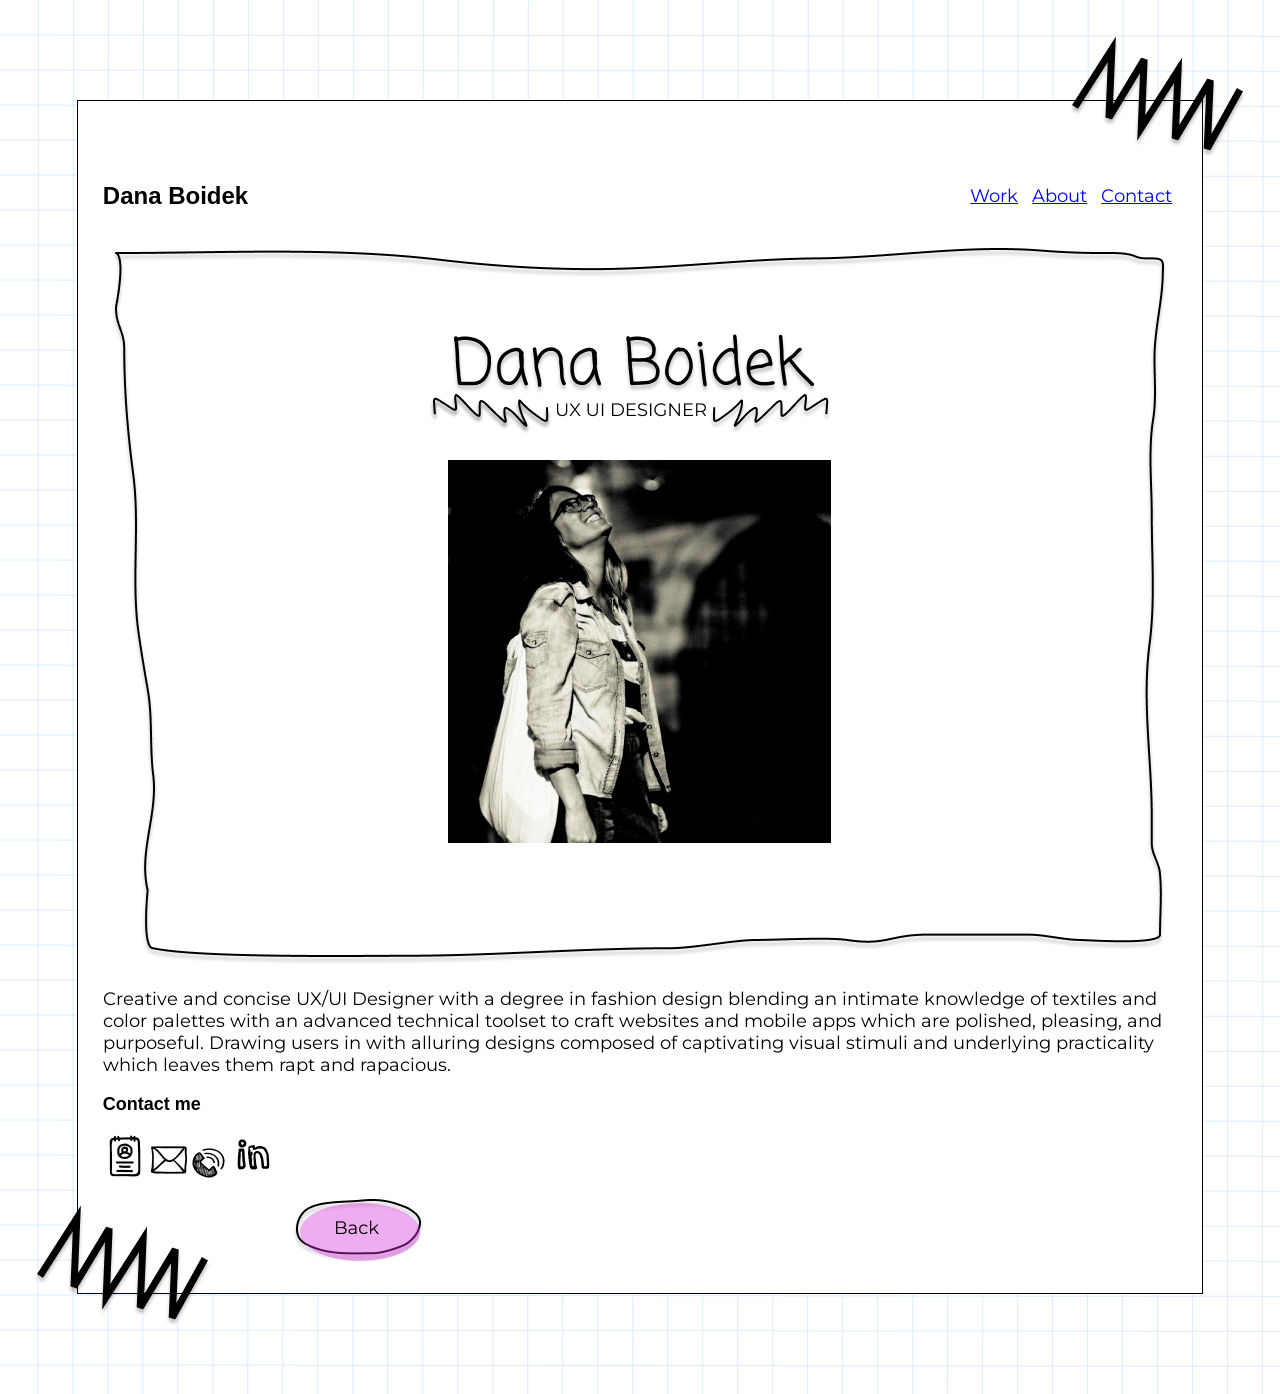
==== about.html @ 3f49ed89 "updates" ====
<!DOCTYPE html>
<html lang="en">

<head>
  <meta charset="UTF-8">
  <meta name="viewport" content="width=device-width, initial-scale=1.0">
  <link href="style.css" type="text/css" rel="stylesheet">
  <title>Dana Boidek</title>
  <style>
.item1 {grid-area:header;}
.item2 {grid-area:insidediv;}
.item3 {grid-area: paragraph;}
.item4 {grid-area: contact-links;}
.item5 {grid-area: backbutton;}

.grid-container {
  display: grid;
  grid-template-area:
  'header header header header header header'
  'insidediv insidediv insidediv insidediv insidediv insidediv'
  'paragraph paragraph paragraph paragraph paragraph paragraph'
  'contact-links contact-links contact-links backbutton backbutton'
 ;
  grid-gap: 10px;
  padding: 10px; 

}
  </style>
</head>

<body>

  <div class="outsidediv" class="grid-container" id="backtotop">

  <div class="display-block">
    <img src="images/Vector_98.png" class="float-right">
  </div>

  <main>
    <header class="item1">
      <nav>
        <a href="index.html" id="logo"><h1>Dana Boidek</h1></a>
         <ul>
           <li><a href="#">Work</a></li>
           <li><a href="#">About</a></li>
           <li><a href="#">Contact</a></li>
         </ul>
       </nav>
   </header>

   <div class="insidediv" class="item2">
    <a href="#">
      <img src="images/option2_aboutme.png">
    </a>
  </div>
<p class="item3" >
Creative and concise UX/UI Designer with a degree in fashion design blending an intimate
knowledge of textiles and color palettes with an advanced technical toolset to craft websites and
mobile apps which are polished, pleasing, and purposeful. Drawing users in with alluring
designs composed of captivating visual stimuli and underlying practicality which leaves them rapt and rapacious.

</p>
<div class="contact-links" class="item4">
<h6>Contact me</h6>
<ul>
<li>
        <a href="#"><img src="images/resume.png"></a>
      </li>
      <li>
        <a href="#">
          <img src="images/mail.png">
        </a>
      </li>
      <li>
        <a href="#">
          <img src="images/phone.png">
        </a>
      </li>
      <li>
        <a href="#">
          <img src="images/linkdin.png">
        </a>
      </li>
</ul>
</div>
<img src="images/Vector_98.png"  class="float-left">

<a href="#" class="item5">
    <img src="images/back.png">
  </a>
  </main>
  </div>
---- style.css ----
/*********** Import Fonts ***********/

@import url('https://fonts.googleapis.com/css2?family=Coming+Soon&family=Montserrat&display=swap');

/*********** Background Image ***********/

body {
  background-image: url("images/Group_262.png");
}

/*********** Background Container ***********/

.outsidediv {
  background-color: white ;
  border: solid 1px  black ;
  width: 85%;
  margin: 100px auto ;
  padding: 25px;
}

/*********** Hero Section ***********/

.center {
  margin: 0 auto; 
}
.insidediv {
  text-align: center;
}
/*********** Fonts ***********/

h1 {
  font-family: 'Coming Soon', sans-serif;
  font-size: 24px;
}

h6 {
  font-family: 'Coming Soon', sans-serif;
  font-size: 18px ;
  margin: 0;
}

p {
  font-family: 'Montserrat', sans-serif;
  font-size: 18px;
}

/*********** Header ***********/

header ul {
  float: right;
  color: black;
  margin: 0;
}

header li {
  display: inline-block;
  padding: 0px 5px;
  margin: 0;
  font-family: 'Montserrat', sans-serif;
  font-size: 18px;
}

header {
  display: inline;
  margin: 0;
  padding: 5px;
}

nav {
  display: flex;
  justify-content: space-between;
  align-items: center;
}

/*********** Link Styles ***********/

a {
  font-family: 'Montserrat', sans-serif;
  font-size: 18px;
  text-decoration: underline;
  color: blue;
}

a#logo {
  color: #000;
  text-decoration: none;
}

/*********** Footer ***********/

div.contact-links ul {
  list-style-type: none;
  padding: 0;
}

div.contact-links ul li {
  display: inline;
}

div.contact-links ul li a {
  text-decoration: none;
}
.contact-links {
  display: inline;
}

footer div.flex-container {
  display: flex;
  justify-content: space-between;
  align-items: center;
}

/*********** Home Page Case Studies ***********/

div.flex-container {
  display: flex;
  justify-content: space-around;
  align-items: center;
}

.item-left img,
.item-right img {
  max-width: 40vw;
}

div.item-left,
div.item-right {
  padding: 15px 15px;
}

/*********** Decorative Element - Zig Zag ***********/

div.display-block {
  display: inline-block;
  width: 100%;
  height: 10px;
}

.float-right {
  float: right;
  position: relative;
  margin-top: -100px;
  left: 75px;
}

.float-left {
  float: left;
  position: relative;
  right: 75px;
}

/*********** Import Fonts ***********/

@import url('https://fonts.googleapis.com/css2?family=Coming+Soon&family=Montserrat&display=swap');

/*********** Background Image ***********/

body {
  background-image: url("images/Group_262.png");
}

/*********** Background Container ***********/

.outsidediv {
  background-color: white ;
  border: solid 1px  black ;
  width: 85%;
  margin: 100px auto ;
  padding: 25px;
}
/*********** Fonts ***********/

h1 {
  font-family: 'Coming Soon', sans-serif;
  font-size: 24px;
}

h6 {
  font-family: 'Coming Soon', sans-serif;
  font-size: 18px ;
  margin: 0;
}

p {
  font-family: 'Montserrat', sans-serif;
  font-size: 18px;
}
/*********** Header ***********/

header ul {
  float: right;
  color: black;
  margin: 0;
}

header li {
  display: inline-block;
  padding: 0px 5px;
  margin: 0;
  font-family: 'Montserrat', sans-serif;
  font-size: 18px;
}

header {
  display: inline;
  margin: 0;
  padding: 5px;
}

nav {
  display: flex;
  justify-content: space-between;
  align-items: center;
}
/*********** Link Styles ***********/

a {
  font-family: 'Montserrat', sans-serif;
  font-size: 18px;
  text-decoration: underline;
  color: blue;
}

a#logo {
  color: #000;
  text-decoration: none;
}
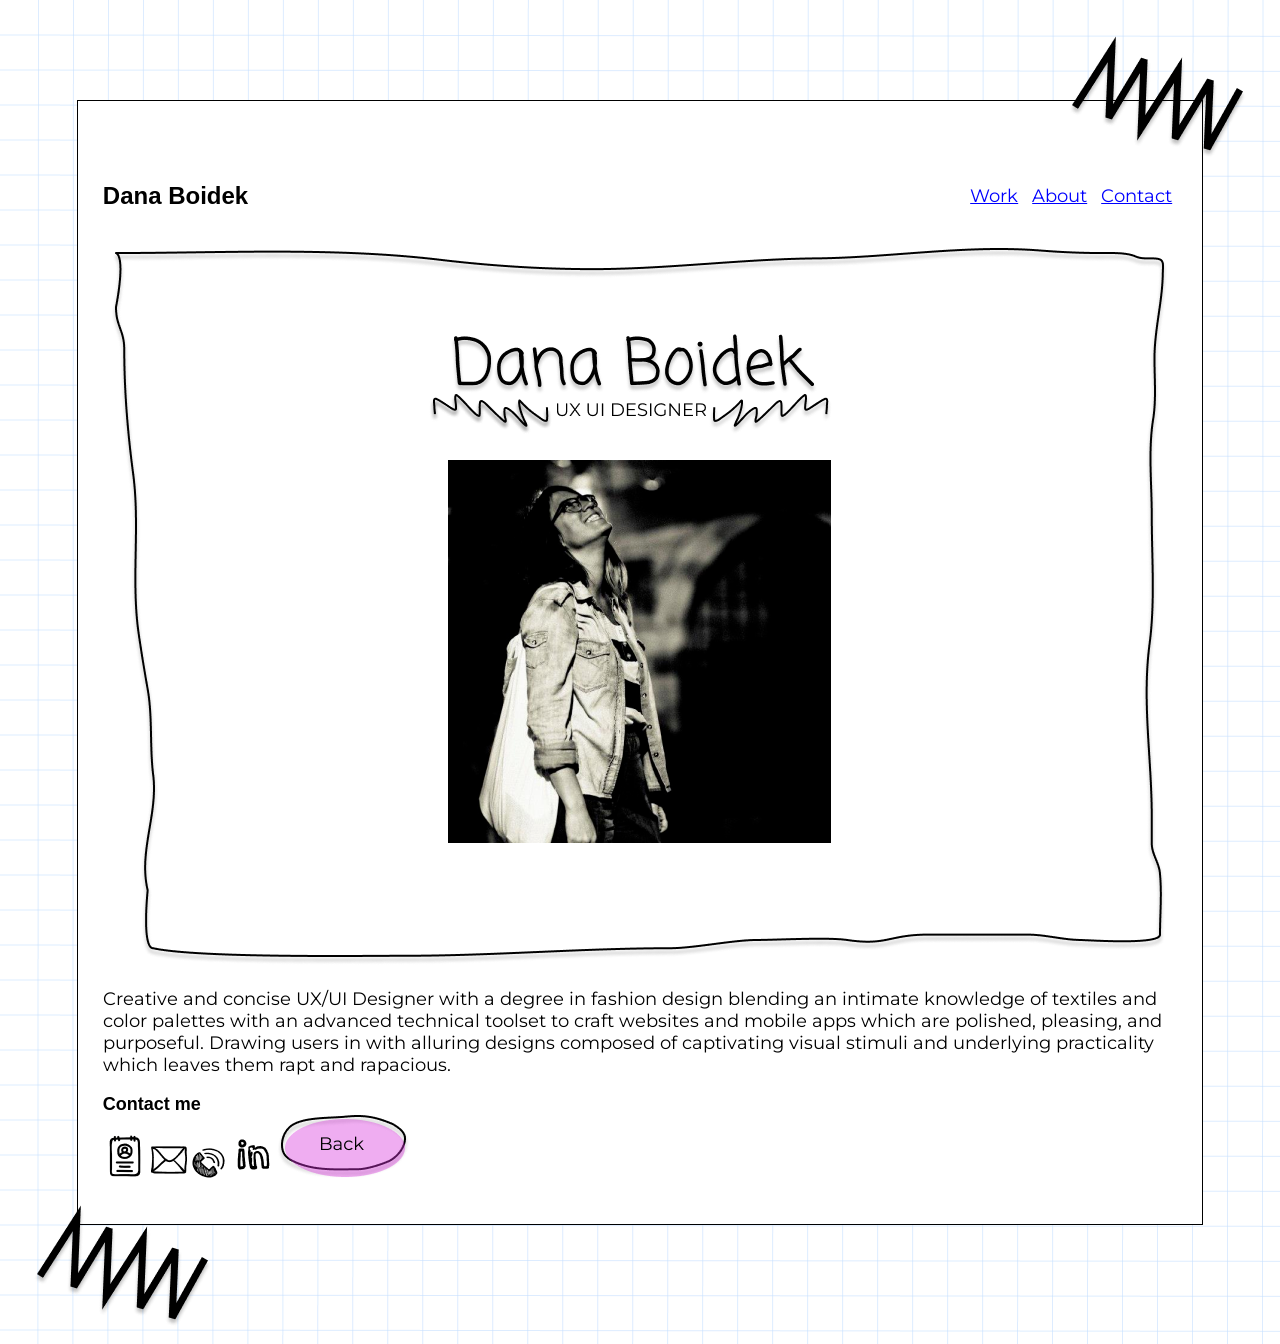
==== commit 2a991863: "updates" ====
--- a/about.html
+++ b/about.html
@@ -24,6 +24,8 @@
   grid-gap: 10px;
   padding: 10px; 
 
+grid-template-rows: 75% 25%;
+grid-template-columns: 75% 25%;
 }
   </style>
 </head>
@@ -60,8 +62,9 @@
 designs composed of captivating visual stimuli and underlying practicality which leaves them rapt and rapacious.
 
 </p>
+<h6>Contact me</h6>
 <div class="contact-links" class="item4">
-<h6>Contact me</h6>
+
 <ul>
 <li>
         <a href="#"><img src="images/resume.png"></a>
@@ -82,12 +85,15 @@
         </a>
       </li>
 </ul>
-</div>
-<img src="images/Vector_98.png"  class="float-left">
+
+
 
 <a href="#" class="item5">
     <img src="images/back.png">
   </a>
+</div>
+  <img src="images/Vector_98.png"  class="float-left">
+
   </main>
   </div>
 
--- a/style.css
+++ b/style.css
@@ -89,6 +89,7 @@
 /*********** Footer ***********/
 
 div.contact-links ul {
+
   list-style-type: none;
   padding: 0;
 }
@@ -101,7 +102,7 @@
   text-decoration: none;
 }
 .contact-links {
-  display: inline;
+  display: flex;
 }
 
 footer div.flex-container {
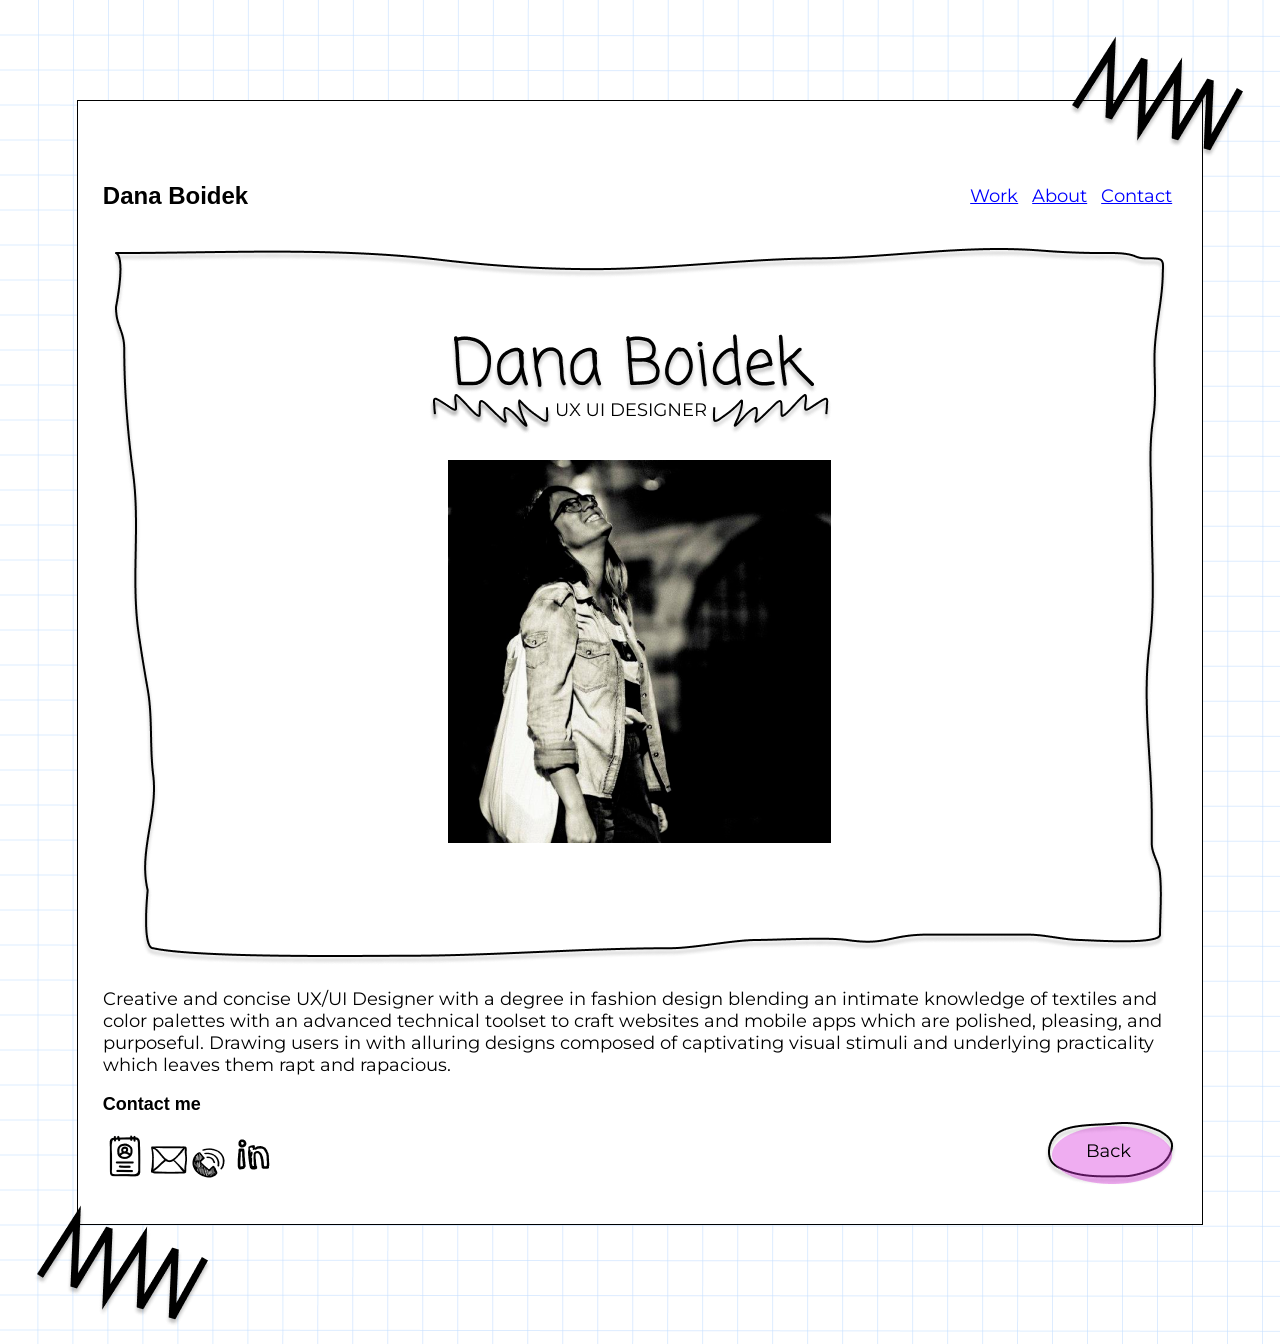
==== commit 4eee90f7: "updates" ====
--- a/about.html
+++ b/about.html
@@ -6,28 +6,7 @@
   <meta name="viewport" content="width=device-width, initial-scale=1.0">
   <link href="style.css" type="text/css" rel="stylesheet">
   <title>Dana Boidek</title>
-  <style>
-.item1 {grid-area:header;}
-.item2 {grid-area:insidediv;}
-.item3 {grid-area: paragraph;}
-.item4 {grid-area: contact-links;}
-.item5 {grid-area: backbutton;}
 
-.grid-container {
-  display: grid;
-  grid-template-area:
-  'header header header header header header'
-  'insidediv insidediv insidediv insidediv insidediv insidediv'
-  'paragraph paragraph paragraph paragraph paragraph paragraph'
-  'contact-links contact-links contact-links backbutton backbutton'
- ;
-  grid-gap: 10px;
-  padding: 10px; 
-
-grid-template-rows: 75% 25%;
-grid-template-columns: 75% 25%;
-}
-  </style>
 </head>
 
 <body>
--- a/style.css
+++ b/style.css
@@ -103,6 +103,8 @@
 }
 .contact-links {
   display: flex;
+  justify-content: space-between;
+  align-items: center;
 }
 
 footer div.flex-container {
@@ -225,4 +227,51 @@
 a#logo {
   color: #000;
   text-decoration: none;
+}
+
+@media only screen and (max-width: 600) {
+/* desktop */
+.item1 {grid-area:header;}
+.item2 {grid-area:insidediv;}
+.item3 {grid-area: paragraph;}
+.item4 {grid-area: contact-links;}
+.item5 {grid-area: backbutton;}
+
+.grid-container {
+  display: grid;
+  grid-template-areas: 
+  'header header header header header header'
+  'insidediv insidediv insidediv insidediv insidediv insidediv'
+  'paragraph paragraph paragraph paragraph paragraph paragraph'
+  'contact-links contact-links contact-links backbutton backbutton'
+ ;
+  grid-gap: 10px;
+  padding: 10px; 
+
+grid-template-rows: 75% 25%;
+grid-template-columns: 75% 25%;
+}
+@media only screen and (min-width: 600) {
+/* mobile */
+.item1 {grid-area:header;}
+.item2 {grid-area:insidediv;}
+.item3 {grid-area: paragraph;}
+.item4 {grid-area: contact-links;}
+.item5 {grid-area: backbutton;}
+
+.grid-container {
+  display: grid;
+  grid-template-areas: 
+  'header '
+  'insidediv '
+  'paragraph'
+  'contact-links backbutton'
+ ;
+  grid-gap: 10px;
+  padding: 100px; 
+
+grid-template-rows: 75% 25%;
+grid-template-columns: 10% ;
+}
+}
 }
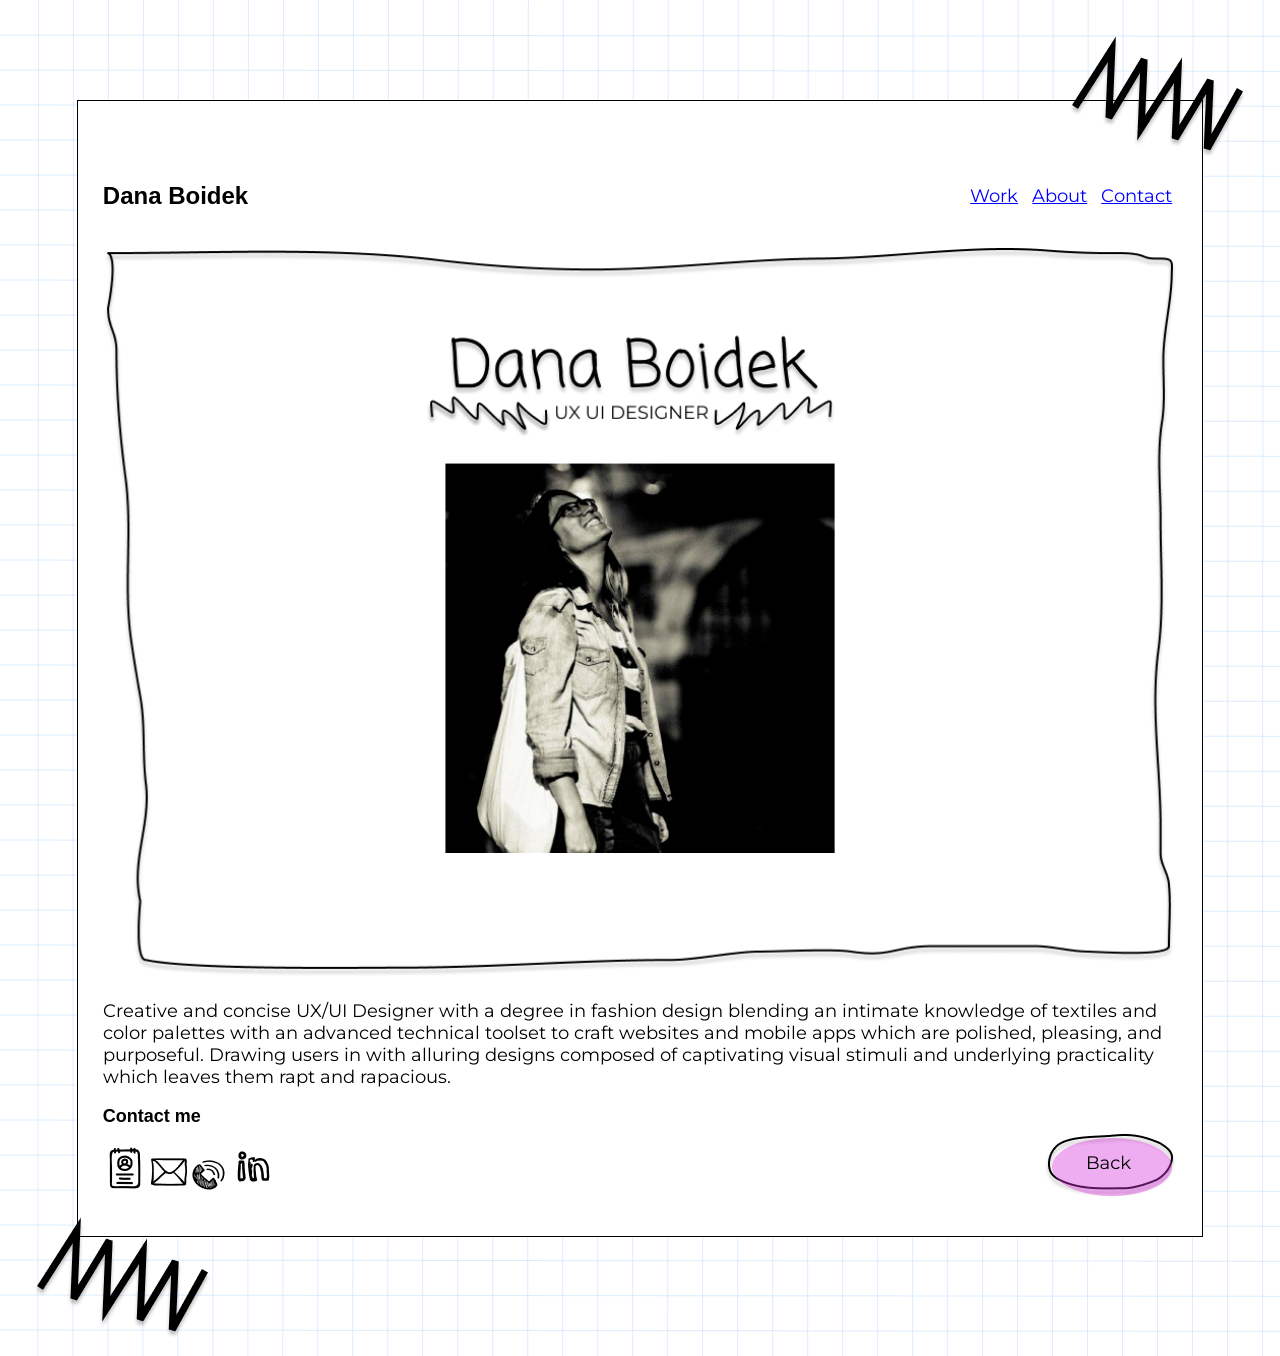
==== commit cde3feed: "updates" ====
--- a/about.html
+++ b/about.html
@@ -31,7 +31,7 @@
 
    <div class="insidediv" class="item2">
     <a href="#">
-      <img src="images/option2_aboutme.png">
+      <img src="images/option2_aboutme.png" class="aboutPhoto">
     </a>
   </div>
 <p class="item3" >
--- a/style.css
+++ b/style.css
@@ -229,13 +229,13 @@
   text-decoration: none;
 }
 
-@media only screen and (max-width: 600) {
+@media only screen and (min-width: 600px) {
 /* desktop */
-.item1 {grid-area:header;}
-.item2 {grid-area:insidediv;}
-.item3 {grid-area: paragraph;}
-.item4 {grid-area: contact-links;}
-.item5 {grid-area: backbutton;}
+      .item1 {grid-area:header;}
+      .item2 {grid-area:insidediv;}
+      .item3 {grid-area: paragraph;}
+      .item4 {grid-area: contact-links;}
+      .item5 {grid-area: backbutton;}
 
 .grid-container {
   display: grid;
@@ -251,7 +251,13 @@
 grid-template-rows: 75% 25%;
 grid-template-columns: 75% 25%;
 }
-@media only screen and (min-width: 600) {
+
+}
+
+
+
+
+@media only screen and (max-width: 600px) {
 /* mobile */
 .item1 {grid-area:header;}
 .item2 {grid-area:insidediv;}
@@ -273,5 +279,14 @@
 grid-template-rows: 75% 25%;
 grid-template-columns: 10% ;
 }
-}
+
+#logo {
+  width: 50px; 
+}
+
+}
+
+
+.aboutPhoto {
+  width: 100%; 
 }
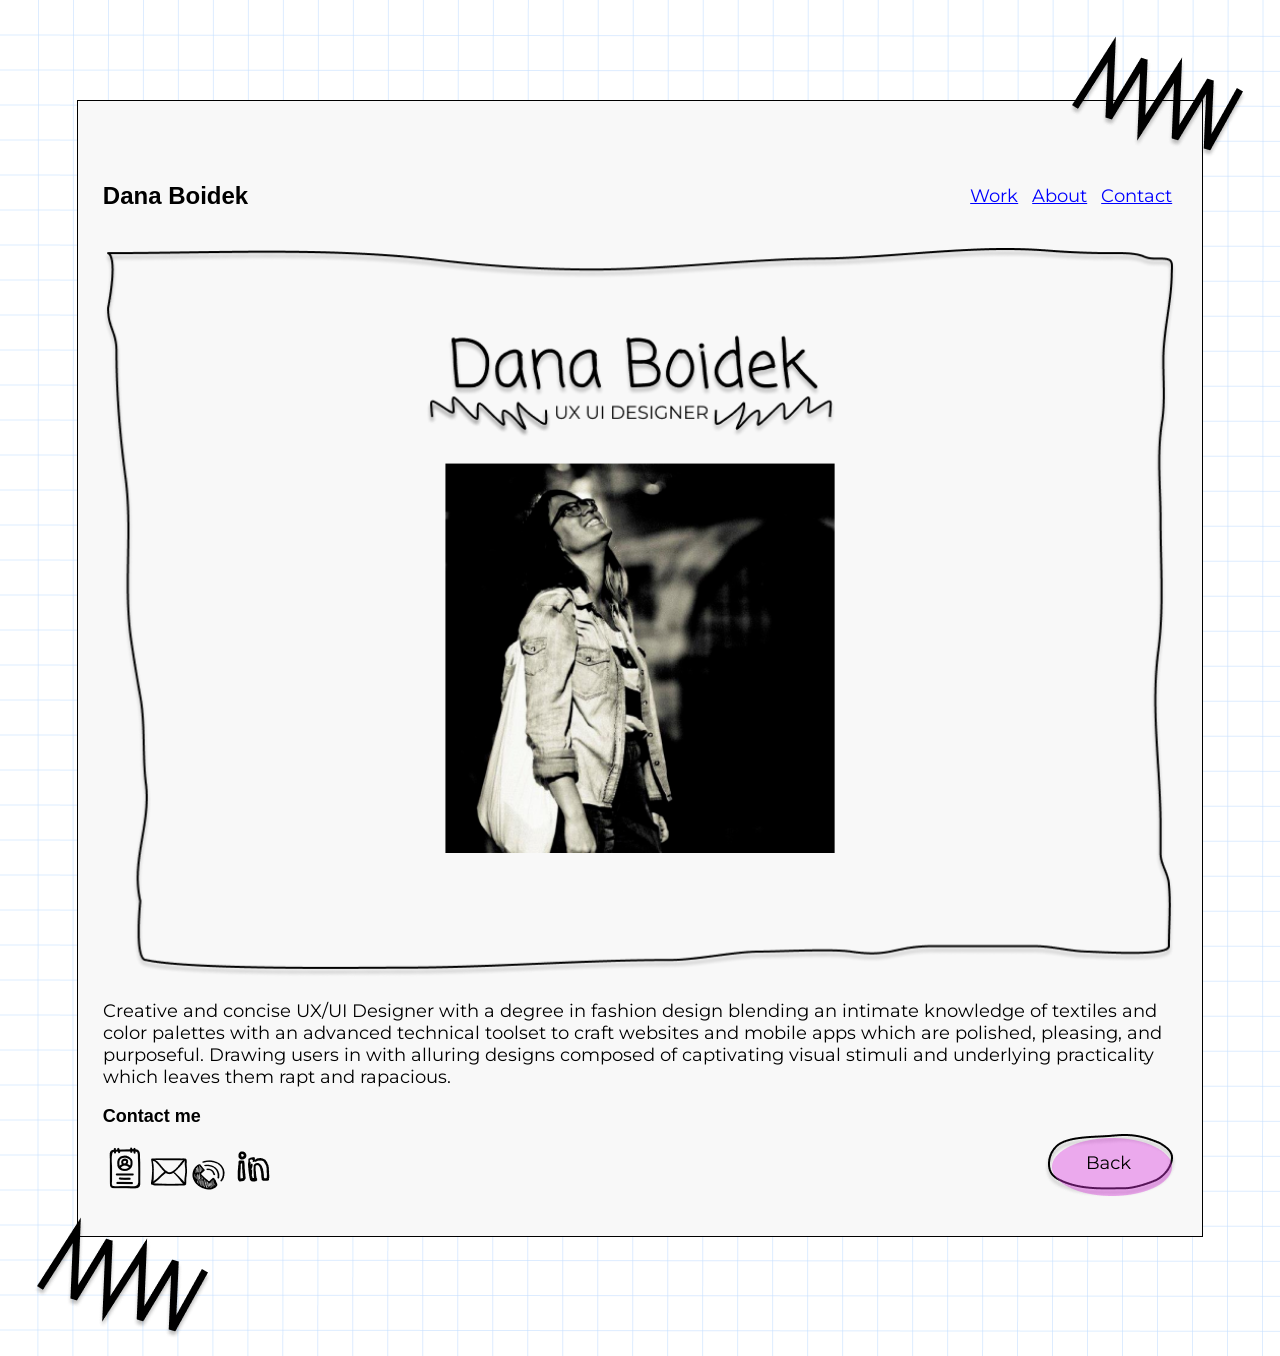
==== commit e204eb68: "1" ====
--- a/about.html
+++ b/about.html
@@ -2,6 +2,15 @@
 <html lang="en">
 
 <head>
+  <!-- Global site tag (gtag.js) - Google Analytics -->
+<script async src="https://www.googletagmanager.com/gtag/js?id=G-JRG1FPZ1K0"></script>
+<script>
+  window.dataLayer = window.dataLayer || [];
+  function gtag(){dataLayer.push(arguments);}
+  gtag('js', new Date());
+
+  gtag('config', 'G-JRG1FPZ1K0');
+</script>
   <meta charset="UTF-8">
   <meta name="viewport" content="width=device-width, initial-scale=1.0">
   <link href="style.css" type="text/css" rel="stylesheet">
--- a/style.css
+++ b/style.css
@@ -11,13 +11,32 @@
 /*********** Background Container ***********/
 
 .outsidediv {
-  background-color: white ;
+  background-color:#f8f8f8 ;
   border: solid 1px  black ;
   width: 85%;
   margin: 100px auto ;
   padding: 25px;
 }
 
+.outsidediv1 {
+  background-color:#f8f8f8 ;
+  border: solid 1px  black ;
+  width: 85%;
+  margin: 100px auto ;
+  padding: 25px;
+
+}
+
+.navbar-brand {
+  font-family: 'Coming Soon', sans-serif;
+  font-size: 24px;
+
+}
+
+.nav-link {
+  font-family: 'Coming Soon', sans-serif;
+  font-size: 20px;
+}
 /*********** Hero Section ***********/
 
 .center {
@@ -33,6 +52,13 @@
   font-size: 24px;
 }
 
+h2 {
+  font-family: 'Coming Soon', sans-serif;
+  font-size: 24px;
+  color: #d833db;
+
+
+}
 h6 {
   font-family: 'Coming Soon', sans-serif;
   font-size: 18px ;
@@ -129,6 +155,8 @@
 div.item-left,
 div.item-right {
   padding: 15px 15px;
+  position: relative;
+  z-index: 5px;
 }
 
 /*********** Decorative Element - Zig Zag ***********/
@@ -152,77 +180,6 @@
   right: 75px;
 }
 
-/*********** Import Fonts ***********/
-
-@import url('https://fonts.googleapis.com/css2?family=Coming+Soon&family=Montserrat&display=swap');
-
-/*********** Background Image ***********/
-
-body {
-  background-image: url("images/Group_262.png");
-}
-
-/*********** Background Container ***********/
-
-.outsidediv {
-  background-color: white ;
-  border: solid 1px  black ;
-  width: 85%;
-  margin: 100px auto ;
-  padding: 25px;
-}
-/*********** Fonts ***********/
-
-h1 {
-  font-family: 'Coming Soon', sans-serif;
-  font-size: 24px;
-}
-
-h6 {
-  font-family: 'Coming Soon', sans-serif;
-  font-size: 18px ;
-  margin: 0;
-}
-
-p {
-  font-family: 'Montserrat', sans-serif;
-  font-size: 18px;
-}
-/*********** Header ***********/
-
-header ul {
-  float: right;
-  color: black;
-  margin: 0;
-}
-
-header li {
-  display: inline-block;
-  padding: 0px 5px;
-  margin: 0;
-  font-family: 'Montserrat', sans-serif;
-  font-size: 18px;
-}
-
-header {
-  display: inline;
-  margin: 0;
-  padding: 5px;
-}
-
-nav {
-  display: flex;
-  justify-content: space-between;
-  align-items: center;
-}
-/*********** Link Styles ***********/
-
-a {
-  font-family: 'Montserrat', sans-serif;
-  font-size: 18px;
-  text-decoration: underline;
-  color: blue;
-}
 
 a#logo {
   color: #000;
@@ -289,4 +246,70 @@
 
 .aboutPhoto {
   width: 100%; 
-}+}
+
+/* case study area */
+
+#GirlScouts {
+position: relative;
+
+}
+
+#Rambler {
+position: relative;
+
+}
+
+#USDA {
+position: relative;
+}
+
+.gridBg {
+  background-image: url("images/casestudygrid.png");
+  background-size: cover;
+  position: absolute;
+  top: 65px;
+  left:2000px;
+  z-index:1px ;
+  width: 100%;
+  height: 364px;
+  opacity: 0;
+  transition: all 1s ease; 
+
+
+}
+
+.gridBgg {
+  background-image: url("images/casestudygrid.png");
+  background-size: cover;
+  position: absolute;
+  top: 65px;
+  left:2000px;
+  z-index:1px ;
+  width: 100%;
+  height: 364px;
+  opacity: 0;
+  transition: all 1s ease; 
+
+
+}
+
+.gridBgrambler {
+  background-image: url("images/casestudygrid.png");
+  background-size: cover;
+  position: absolute;
+  top: 42px;
+  left: -150% ;
+  z-index:1px ;
+  width: 100%;
+  height: 334px;
+  opacity: 0;
+  transition: all 1s ease; 
+
+}
+
+.navbar-nav {
+  margin-left: auto;
+  margin-right: 0, !important;
+}
+
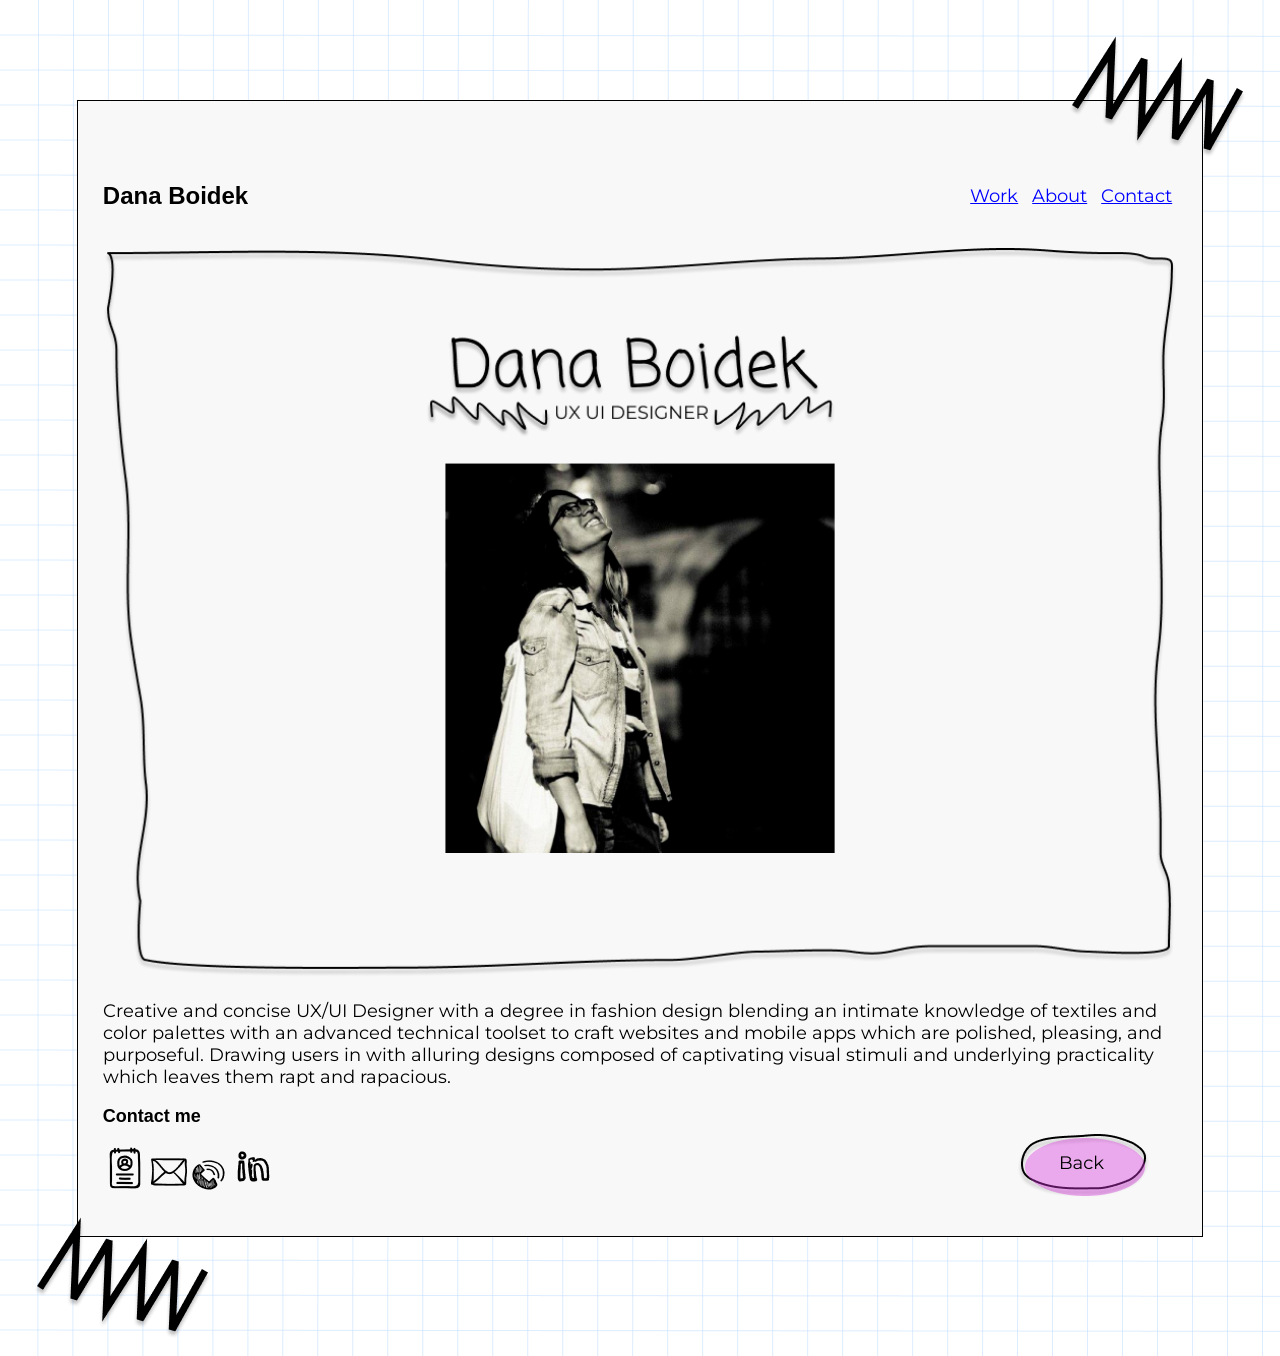
==== commit 5f50c0fd: "." ====
--- a/about.html
+++ b/about.html
@@ -2,6 +2,18 @@
 <html lang="en">
 
 <head>
+  <!-- Hotjar Tracking Code for https://danaboidek.github.io/code--main/ -->
+<script>
+  (function(h,o,t,j,a,r){
+      h.hj=h.hj||function(){(h.hj.q=h.hj.q||[]).push(arguments)};
+      h._hjSettings={hjid:2420835,hjsv:6};
+      a=o.getElementsByTagName('head')[0];
+      r=o.createElement('script');r.async=1;
+      r.src=t+h._hjSettings.hjid+j+h._hjSettings.hjsv;
+      a.appendChild(r);
+  })(window,document,'https://static.hotjar.com/c/hotjar-','.js?sv=');
+</script>
+  
   <!-- Global site tag (gtag.js) - Google Analytics -->
 <script async src="https://www.googletagmanager.com/gtag/js?id=G-JRG1FPZ1K0"></script>
 <script>
@@ -31,7 +43,7 @@
       <nav>
         <a href="index.html" id="logo"><h1>Dana Boidek</h1></a>
          <ul>
-           <li><a href="#">Work</a></li>
+           <li><a href="casestudy.html">Work</a></li>
            <li><a href="#">About</a></li>
            <li><a href="#">Contact</a></li>
          </ul>
--- a/style.css
+++ b/style.css
@@ -18,6 +18,13 @@
   padding: 25px;
 }
 
+.outsidediv3 {
+  background-color:#f8f8f8 ;
+  border: solid 1px  black ;
+  width: 85%;
+  margin: 100px auto ;
+  padding: 25px;
+}
 .outsidediv1 {
   background-color:#f8f8f8 ;
   border: solid 1px  black ;
@@ -59,6 +66,16 @@
 
 
 }
+h3 {
+  font-family: 'Coming Soon', sans-serif;
+  font-size: 18px;
+  color: black;
+}
+.usda {
+  vertical-align: middle
+}
+
+
 h6 {
   font-family: 'Coming Soon', sans-serif;
   font-size: 18px ;
@@ -313,3 +330,7 @@
   margin-right: 0, !important;
 }
 
+.item5 {
+  position: absolute;
+  right: 130px; 
+}
